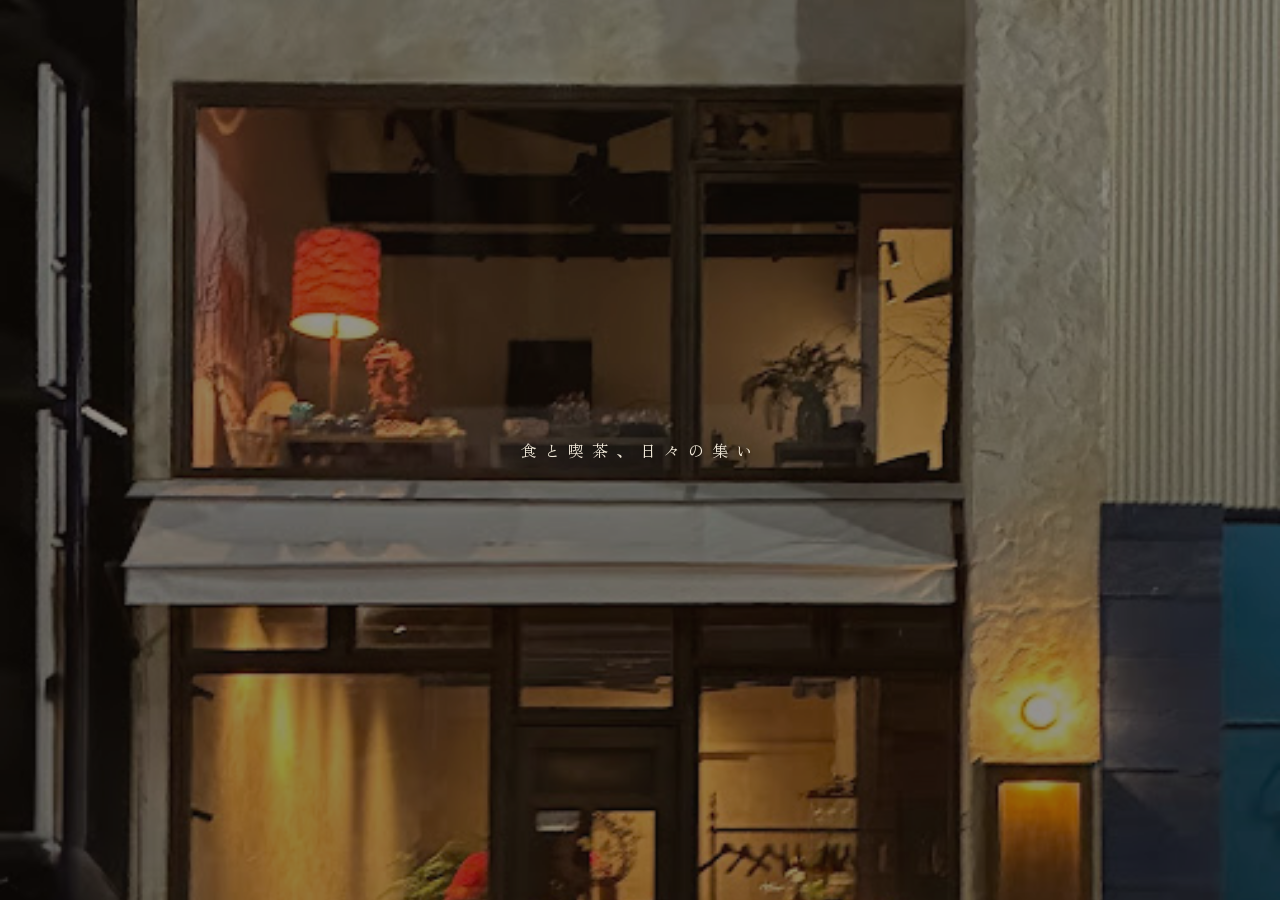
==== index.html @ eb83df3d "Update index.html" ====
<!DOCTYPE html>
<html lang="ja">
<head>
  <meta charset="UTF-8">
  <meta name="viewport" content="width=device-width, initial-scale=1.0">
  <title>若草 / Creer</title>
  <link rel="preconnect" href="https://fonts.googleapis.com">
  <link href="https://fonts.googleapis.com/css2?family=Zen+Old+Mincho:wght@400;900&display=swap" rel="stylesheet">
  <style>
    :root {
      --color-dark:     #1e0a02;
      --color-mid:      #5a3018;
      --color-bg-modal: #faf3e0;
      --bg-texture:     url('./images/back.jpg');
    }

    * { margin: 0; padding: 0; box-sizing: border-box; }

    body {
      background-color: #dcd6c8;
      background-image: var(--bg-texture);
      background-size: cover;
      background-position: center;
      background-attachment: fixed;
      font-family: 'Zen Old Mincho', serif;
      min-height: 100vh;
      display: flex;
      align-items: center;
      justify-content: center;
    }

    /* ── 閉じるボタン（モーダル右上）── */
    .modal-close {
      position: fixed;
      top: 20px;
      right: 20px;
      width: 40px;
      height: 40px;
      background: rgba(20, 12, 8, 0.7);
      border: 1px solid rgba(240, 220, 180, 0.5);
      border-radius: 50%;
      cursor: pointer;
      display: none;
      align-items: center;
      justify-content: center;
      font-family: 'Zen Old Mincho', serif;
      font-size: 0.8rem;
      color: rgba(240, 220, 180, 0.85);
      transition: opacity 0.3s ease;
      z-index: 150;
    }

    .modal-close:hover { opacity: 0.6; }

    /* ── 短冊エリア ── */
    .stage {
      padding: 40px 20px;
      display: flex;
      flex-direction: row;
      gap: 40px;
    }

    .tanzaku {
      width: 120px;
      height: 360px;
      display: flex;
      align-items: center;
      justify-content: center;
      cursor: pointer;
      position: relative;
      background: transparent;
      transition: opacity 0.8s ease;
    }

    .tanzaku:hover { opacity: 0.82; }

    /* 短冊画像（透過PNG）*/
    .tanzaku::before {
      content: '';
      position: absolute;
      top: 0; left: 0;
      width: 120px;
      height: 360px;
      background-size: 120px 360px;
      background-repeat: no-repeat;
      background-position: center;
      z-index: 0;
      filter: drop-shadow(4px 6px 10px rgba(0,0,0,0.45));
    }

    .wakakusa::before { background-image: url('./images/tanzaku-wakakusa.png'); }
    .cree::before     { background-image: url('./images/tanzaku-cree.png'); }

    /* 短冊内コンテンツ */
    .tanzaku-content {
      position: relative;
      z-index: 1;
      display: flex;
      flex-direction: column;
      align-items: center;
      justify-content: center;
      width: 100%;
      height: 100%;
      gap: 12px;
      padding: 20px 8px;
    }

    /* ── モーダル共通 ── */
    .modal {
      position: fixed;
      top: 0; left: 0;
      width: 100%; height: 100%;
      display: flex;
      align-items: flex-start;
      justify-content: center;
      opacity: 0;
      pointer-events: none;
      transition: opacity 0.8s ease;
      overflow-y: auto;
      padding: 40px 0;
      z-index: 100;
      background-color: rgba(220, 214, 200, 0.3);
      background-image: var(--bg-texture);
      background-size: cover;
      background-position: center;
      background-attachment: fixed;
    }

    .modal.active {
      opacity: 1;
      pointer-events: all;
    }

    .modal-inner {
      width: 90%;
      max-width: 480px;
      display: block;
      background-color: var(--color-bg-modal);
    }

    /* ── メイン画像 ── */
    .modal-image-wrap {
      width: 100%;
      aspect-ratio: 4/3;
      overflow: hidden;
    }

    .modal-image {
      width: 100%;
      height: 100%;
      object-fit: cover;
      object-position: center;
      display: block;
    }

    /* ── 横スクロールギャラリー ── */
    .gallery-scroll {
      width: 100%;
      overflow: hidden;
      background-color: var(--color-bg-modal);
    }

    .gallery-track {
      display: flex;
      animation: gallery-loop 25s linear infinite;
      width: max-content;
    }

    .gallery-track:hover { animation-play-state: paused; }

    @keyframes gallery-loop {
      0%   { transform: translateX(0); }
      100% { transform: translateX(-50%); }
    }

    .gallery-item {
      width: 20vw;
      max-width: 96px;
      flex-shrink: 0;
      cursor: pointer;
      border: 3px solid #faf3e0;
      overflow: hidden;
      aspect-ratio: 1/1;
    }

    .gallery-item img {
      width: 100%;
      height: 100%;
      object-fit: cover;
      display: block;
      transition: opacity 0.3s ease;
    }

    .gallery-item:hover img { opacity: 0.85; }

    /* ── 拡大オーバーレイ ── */
    .gallery-overlay {
      position: fixed;
      top: 0; left: 0;
      width: 100%; height: 100%;
      background-color: rgba(220, 210, 190, 0.92);
      background-image: var(--bg-texture);
      background-size: cover;
      background-position: center;
      display: flex;
      align-items: center;
      justify-content: center;
      z-index: 9000;
      opacity: 0;
      pointer-events: none;
      transition: opacity 0.5s ease;
    }

    .gallery-overlay.active {
      opacity: 1;
      pointer-events: all;
    }

    .gallery-full {
      max-width: 92%;
      max-height: 80vh;
      object-fit: contain;
      border: 2px solid rgba(240, 220, 180, 0.4);
      transform: scale(0.92);
      transition: transform 0.5s ease;
    }

    .gallery-overlay.active .gallery-full { transform: scale(1); }

    .gallery-close {
      position: absolute;
      top: 20px;
      right: 20px;
      width: 40px;
      height: 40px;
      background: rgba(20, 12, 8, 0.7);
      border: 1px solid rgba(240, 220, 180, 0.5);
      border-radius: 50%;
      cursor: pointer;
      display: flex;
      align-items: center;
      justify-content: center;
      font-family: 'Zen Old Mincho', serif;
      font-size: 0.8rem;
      color: rgba(240, 220, 180, 0.85);
      transition: opacity 0.3s ease;
    }

    .gallery-close:hover { opacity: 0.6; }

    /* ── コンテンツ本体 ── */
    .modal-content {
      padding: clamp(24px, 5vw, 48px) clamp(20px, 6vw, 40px);
    }

    .modal-title {
      font-size: clamp(1.3rem, 4vw, 1.6rem);
      font-weight: 400;
      letter-spacing: 0.3em;
      color: var(--color-dark);
      margin-bottom: 8px;
    }

    .modal-caption {
      font-size: clamp(0.65rem, 2vw, 0.75rem);
      letter-spacing: 0.15em;
      color: var(--color-mid);
      margin-bottom: 28px;
    }

    .modal-text {
      font-size: clamp(0.82rem, 2.2vw, 0.92rem);
      font-weight: 400;
      letter-spacing: 0.05em;
      line-height: 2.2;
      color: var(--color-dark);
      margin-bottom: 36px;
      word-break: normal;
      overflow-wrap: break-word;
    }

    /* ── 営業時間 ── */
    .modal-hours {
      margin-bottom: 36px;
      border-top: 1px solid #2c2c2c;
      padding-top: 24px;
    }

    .modal-hours-title {
      font-size: clamp(0.6rem, 1.8vw, 0.7rem);
      letter-spacing: 0.3em;
      color: var(--color-mid);
      margin-bottom: 16px;
    }

    .modal-hours-row {
      display: flex;
      justify-content: space-between;
      align-items: baseline;
      font-size: clamp(0.75rem, 2.2vw, 0.85rem);
      letter-spacing: 0.03em;
      line-height: 2;
      color: var(--color-dark);
      gap: 8px;
    }

    .modal-hours-row span:first-child { white-space: nowrap; flex-shrink: 0; }
    .modal-hours-row span:last-child  { white-space: nowrap; text-align: right; }

    /* ── 予約・コンタクトボタン ── */
    .modal-reserve {
      display: flex;
      flex-direction: column;
      gap: 12px;
      margin-bottom: 36px;
    }

    .btn-reserve {
      display: block;
      text-align: center;
      border: 1px solid #2c2c2c;
      padding: 14px 16px;
      font-family: 'Zen Old Mincho', serif;
      font-size: clamp(0.72rem, 2vw, 0.82rem);
      letter-spacing: 0.15em;
      color: var(--color-dark);
      text-decoration: none;
      transition: background-color 0.3s ease, color 0.3s ease;
      word-break: keep-all;
    }

    .btn-reserve:hover {
      background-color: #2c2c2c;
      color: #faf3e0;
    }

    /* ── 通販エリア ── */
    .modal-shop {
      border: 1px dashed #b5aa98;
      padding: 24px;
      text-align: center;
      margin-bottom: 40px;
      color: var(--color-mid);
      font-size: 0.7rem;
      letter-spacing: 0.3em;
    }

    /* ── フッターリンク ── */
    .modal-footer {
      border-top: 1px solid #2c2c2c;
      padding-top: 24px;
      display: flex;
      flex-direction: column;
      gap: 12px;
      padding-bottom: 16px;
    }

    .footer-btn {
      display: flex;
      align-items: center;
      gap: 12px;
      padding: 14px 16px;
      border: 1px solid #2c2c2c;
      text-decoration: none;
      transition: background-color 0.3s ease;
      cursor: pointer;
      background: none;
      width: 100%;
      font-family: 'Zen Old Mincho', serif;
      color: var(--color-dark);
    }

    .footer-btn:hover { background-color: rgba(44, 44, 44, 0.08); }

    .footer-btn-icon { font-size: 1.1rem; flex-shrink: 0; }

    .footer-btn-body { display: flex; flex-direction: column; gap: 3px; }

    .footer-btn-label {
      font-size: clamp(0.58rem, 1.6vw, 0.65rem);
      letter-spacing: 0.25em;
      color: var(--color-mid);
    }

    .footer-btn-text {
      font-size: clamp(0.72rem, 2vw, 0.8rem);
      letter-spacing: 0.05em;
      line-height: 1.5;
      color: var(--color-dark);
    }

    .footer-btn-hint {
      font-size: 0.58rem;
      letter-spacing: 0.1em;
      color: var(--color-mid);
      margin-top: 2px;
    }

    /* ── 閉じるボタン（下部）── */
    .modal-back {
      display: block;
      text-align: center;
      font-family: 'Zen Old Mincho', serif;
      font-size: 0.65rem;
      letter-spacing: 0.4em;
      color: var(--color-mid);
      padding: 20px 0 32px;
      cursor: pointer;
      background: none;
      border: none;
      width: 100%;
      transition: opacity 0.3s ease;
    }

    .modal-back:hover { opacity: 0.6; }

    /* ── イントロ ── */
    .intro {
      position: fixed;
      top: 0; left: 0;
      width: 100%; height: 100%;
      display: flex;
      align-items: center;
      justify-content: center;
      z-index: 9999;
      cursor: pointer;
      transition: opacity 2.5s ease;
      overflow: hidden;
    }

    .intro.hide {
      opacity: 0;
      pointer-events: none;
    }

    .intro-bg {
      position: absolute;
      top: 0; left: 0;
      width: 100%; height: 100%;
      /* 季節ごとに差し替えてください */
      background-image: url('./images/unnamed%20(1).jpg');
      background-size: cover;
      background-position: center;
    }

    .intro-overlay {
      position: absolute;
      top: 0; left: 0;
      width: 100%; height: 100%;
      background-color: rgba(20, 15, 10, 0.45);
    }

    .intro-copy {
      position: relative;
      z-index: 1;
      font-family: 'Zen Old Mincho', serif;
      font-size: 1rem;
      font-weight: 400;
      letter-spacing: 0.5em;
      color: #f0e8d8;
      opacity: 0;
      transition: opacity 1.5s ease;
      text-shadow: 0 1px 8px rgba(0,0,0,0.6);
    }

    .intro-copy.show { opacity: 1; }
  </style>
</head>
<body>

  <!-- イントロ：季節ごとに画像・テキストを書き換えてください -->
  <div class="intro" id="intro">
    <div class="intro-bg"></div>
    <div class="intro-overlay"></div>
    <p class="intro-copy">食と喫茶、日々の集い</p>
  </div>

  <!-- 共通閉じるボタン -->
  <button class="modal-close" id="modal-close-btn" onclick="closeModal(this.getAttribute('data-modal'))">✕</button>

  <!-- 短冊エリア -->
  <div class="stage">

    <!-- 若草：tanzaku-wakakusa.png を背景に使用 -->
    <div class="tanzaku wakakusa" onclick="openModal('wakakusa')">
      <div class="tanzaku-content"></div>
    </div>

    <!-- Creer：tanzaku-cree.png を背景に使用 -->
    <div class="tanzaku cree" onclick="openModal('cree')">
      <div class="tanzaku-content"></div>
    </div>

  </div>

  <!-- 若草モーダル -->
  <div class="modal" id="modal-wakakusa" onclick="closeModal('wakakusa')">
    <div class="modal-inner" onclick="event.stopPropagation()">

      <div class="modal-image-wrap">
        <img class="modal-image" src="./images/unnamed.webp" alt="若草">
      </div>

      <!-- ギャラリー：menu-01〜05.jpg を差し替えてください -->
      <div class="gallery-scroll">
        <div class="gallery-track">
          <div class="gallery-item" onclick="openGallery('./images/menu-01.jpg', event)"><img src="./images/menu-01.jpg" alt=""></div>
          <div class="gallery-item" onclick="openGallery('./images/menu-02.jpg', event)"><img src="./images/menu-02.jpg" alt=""></div>
          <div class="gallery-item" onclick="openGallery('./images/menu-03.jpg', event)"><img src="./images/menu-03.jpg" alt=""></div>
          <div class="gallery-item" onclick="openGallery('./images/menu-04.jpg', event)"><img src="./images/menu-04.jpg" alt=""></div>
          <div class="gallery-item" onclick="openGallery('./images/menu-05.jpg', event)"><img src="./images/menu-05.jpg" alt=""></div>
          <div class="gallery-item" onclick="openGallery('./images/menu-01.jpg', event)"><img src="./images/menu-01.jpg" alt=""></div>
          <div class="gallery-item" onclick="openGallery('./images/menu-02.jpg', event)"><img src="./images/menu-02.jpg" alt=""></div>
          <div class="gallery-item" onclick="openGallery('./images/menu-03.jpg', event)"><img src="./images/menu-03.jpg" alt=""></div>
          <div class="gallery-item" onclick="openGallery('./images/menu-04.jpg', event)"><img src="./images/menu-04.jpg" alt=""></div>
          <div class="gallery-item" onclick="openGallery('./images/menu-05.jpg', event)"><img src="./images/menu-05.jpg" alt=""></div>
        </div>
      </div>

      <div class="modal-content">
        <h2 class="modal-title">若草</h2>
        <p class="modal-caption">食と喫茶　静岡市葵区伝馬町</p>
        <p class="modal-text">灯りと器に囲まれた空間で、家庭料理と喫茶をお楽しみください。骨董品に囲まれたカウンターで、ゆったりと流れる時間をどうぞ。</p>

        <div class="modal-hours">
          <p class="modal-hours-title">営　業　時　間</p>
          <div class="modal-hours-row"><span>火・水・木・日</span><span>12:00 — 21:00</span></div>
          <div class="modal-hours-row"><span>金・土</span><span>12:00 — 23:00</span></div>
          <div class="modal-hours-row"><span>月曜日</span><span>定休日</span></div>
        </div>

        <!-- 予約導線：hrefを変更してください -->
        <div class="modal-reserve">
          <a class="btn-reserve" href="https://ig.me/m/creer_shizuoka" target="_blank">お席のご案内<br>DMにて承ります</a>
          <a class="btn-reserve" href="tel:054-397-4993">お電話でのご予約<br>054-397-4993</a>
        </div>

        <div class="modal-footer">
          <a class="footer-btn" href="https://maps.google.com/?q=X9GQ%2B3R+静岡市葵区" target="_blank">
            <span class="footer-btn-icon">📍</span>
            <span class="footer-btn-body">
              <span class="footer-btn-label">MAP</span>
              <span class="footer-btn-text">静岡県静岡市葵区伝馬町10-35</span>
              <span class="footer-btn-hint">タップしてGoogleマップで開く</span>
            </span>
          </a>
          <a class="footer-btn" href="tel:054-397-4993">
            <span class="footer-btn-icon">📞</span>
            <span class="footer-btn-body">
              <span class="footer-btn-label">TEL</span>
              <span class="footer-btn-text">054-397-4993</span>
              <span class="footer-btn-hint">タップして電話する</span>
            </span>
          </a>
          <a class="footer-btn" href="https://www.instagram.com/creer_shizuoka" target="_blank">
            <span class="footer-btn-icon">
              <svg width="20" height="20" viewBox="0 0 24 24" fill="none" stroke="currentColor" stroke-width="1.5" stroke-linecap="round" stroke-linejoin="round">
                <rect x="2" y="2" width="20" height="20" rx="5" ry="5"/>
                <circle cx="12" cy="12" r="4"/>
                <circle cx="17.5" cy="6.5" r="1" fill="currentColor" stroke="none"/>
              </svg>
            </span>
            <span class="footer-btn-body">
              <span class="footer-btn-label">Instagram</span>
              <span class="footer-btn-text">@creer_shizuoka</span>
              <span class="footer-btn-hint">タップしてInstagramを開く</span>
            </span>
          </a>
        </div>

        <button class="modal-back" onclick="closeModal('wakakusa')">— 閉じる —</button>
      </div>
    </div>
  </div>

  <!-- Creerモーダル -->
  <div class="modal" id="modal-cree" onclick="closeModal('cree')">
    <div class="modal-inner" onclick="event.stopPropagation()">

      <div class="modal-image-wrap">
        <img class="modal-image" src="./images/unnamed%20(2).jpg" alt="Creer">
      </div>

      <!-- ギャラリー：creer-01〜05.jpg を差し替えてください -->
      <div class="gallery-scroll">
        <div class="gallery-track">
          <div class="gallery-item" onclick="openGallery('./images/creer-01.jpg', event)"><img src="./images/creer-01.jpg" alt=""></div>
          <div class="gallery-item" onclick="openGallery('./images/creer-02.jpg', event)"><img src="./images/creer-02.jpg" alt=""></div>
          <div class="gallery-item" onclick="openGallery('./images/creer-03.jpg', event)"><img src="./images/creer-03.jpg" alt=""></div>
          <div class="gallery-item" onclick="openGallery('./images/creer-04.jpg', event)"><img src="./images/creer-04.jpg" alt=""></div>
          <div class="gallery-item" onclick="openGallery('./images/creer-05.jpg', event)"><img src="./images/creer-05.jpg" alt=""></div>
          <div class="gallery-item" onclick="openGallery('./images/creer-01.jpg', event)"><img src="./images/creer-01.jpg" alt=""></div>
          <div class="gallery-item" onclick="openGallery('./images/creer-02.jpg', event)"><img src="./images/creer-02.jpg" alt=""></div>
          <div class="gallery-item" onclick="openGallery('./images/creer-03.jpg', event)"><img src="./images/creer-03.jpg" alt=""></div>
          <div class="gallery-item" onclick="openGallery('./images/creer-04.jpg', event)"><img src="./images/creer-04.jpg" alt=""></div>
          <div class="gallery-item" onclick="openGallery('./images/creer-05.jpg', event)"><img src="./images/creer-05.jpg" alt=""></div>
        </div>
      </div>

      <div class="modal-content">
        <h2 class="modal-title">Creer</h2>
        <p class="modal-caption">gallery &amp; space　静岡市葵区伝馬町</p>
        <p class="modal-text">器と、光と、静けさと。骨董品と工芸品が静かに並ぶ空間で、あなただけの一点をお探しください。</p>

        <div class="modal-hours">
          <p class="modal-hours-title">営　業　時　間</p>
          <div class="modal-hours-row"><span>火・水・木・日</span><span>12:00 — 21:00</span></div>
          <div class="modal-hours-row"><span>金・土</span><span>12:00 — 23:00</span></div>
          <div class="modal-hours-row"><span>月曜日</span><span>定休日</span></div>
        </div>

        <!-- コンタクト：hrefを変更してください -->
        <div class="modal-reserve">
          <a class="btn-reserve" href="https://ig.me/m/creer_shizuoka" target="_blank">Contact / DM</a>
          <a class="btn-reserve" href="tel:054-397-4993">Contact / TEL<br>054-397-4993</a>
        </div>

        <!-- 通販エリア（準備中）-->
        <div class="modal-shop">online shop — 準備中</div>

        <div class="modal-footer">
          <a class="footer-btn" href="https://maps.google.com/?q=X9GQ%2B3R+静岡市葵区" target="_blank">
            <span class="footer-btn-icon">📍</span>
            <span class="footer-btn-body">
              <span class="footer-btn-label">MAP</span>
              <span class="footer-btn-text">静岡県静岡市葵区伝馬町10-13</span>
              <span class="footer-btn-hint">タップしてGoogleマップで開く</span>
            </span>
          </a>
          <a class="footer-btn" href="tel:054-397-4993">
            <span class="footer-btn-icon">📞</span>
            <span class="footer-btn-body">
              <span class="footer-btn-label">TEL</span>
              <span class="footer-btn-text">054-397-4993</span>
              <span class="footer-btn-hint">タップして電話する</span>
            </span>
          </a>
          <a class="footer-btn" href="https://www.instagram.com/creer_shizuoka" target="_blank">
            <span class="footer-btn-icon">
              <svg width="20" height="20" viewBox="0 0 24 24" fill="none" stroke="currentColor" stroke-width="1.5" stroke-linecap="round" stroke-linejoin="round">
                <rect x="2" y="2" width="20" height="20" rx="5" ry="5"/>
                <circle cx="12" cy="12" r="4"/>
                <circle cx="17.5" cy="6.5" r="1" fill="currentColor" stroke="none"/>
              </svg>
            </span>
            <span class="footer-btn-body">
              <span class="footer-btn-label">Instagram</span>
              <span class="footer-btn-text">@creer_shizuoka</span>
              <span class="footer-btn-hint">タップしてInstagramを開く</span>
            </span>
          </a>
        </div>

        <button class="modal-back" onclick="closeModal('cree')">— 閉じる —</button>
      </div>
    </div>
  </div>

  <!-- 拡大表示オーバーレイ -->
  <div class="gallery-overlay" id="gallery-overlay" onclick="closeGallery()">
    <button class="gallery-close" onclick="closeGallery()">✕</button>
    <img class="gallery-full" id="gallery-full-img" src="" alt="" onclick="event.stopPropagation()">
  </div>

  <script>
    const isLineBrowser = navigator.userAgent.indexOf('Line') !== -1 ||
                          navigator.userAgent.indexOf('FBAN') !== -1;
    const closeBtn = document.getElementById('modal-close-btn');

    function openModal(name) {
      document.getElementById('modal-' + name).classList.add('active');
      document.body.style.overflow = 'hidden';
      closeBtn.setAttribute('data-modal', name);
      closeBtn.style.display = 'flex';
      if (!isLineBrowser) { history.pushState({ modal: name }, '', ''); }
    }

    function closeModal(name) {
      document.getElementById('modal-' + name).classList.remove('active');
      document.body.style.overflow = '';
      closeBtn.style.display = 'none';
    }

    function openGallery(src, e) {
      e.stopPropagation();
      document.getElementById('gallery-full-img').src = src;
      const overlay = document.getElementById('gallery-overlay');
      overlay.classList.add('active');
      if (!isLineBrowser) { history.pushState({ gallery: true }, '', ''); }
    }

    function closeGallery() {
      document.getElementById('gallery-overlay').classList.remove('active');
    }

    if (!isLineBrowser) {
      window.addEventListener('popstate', function() {
        const overlay = document.getElementById('gallery-overlay');
        if (overlay.classList.contains('active')) {
          closeGallery();
        } else {
          document.querySelectorAll('.modal.active').forEach(m => {
            closeModal(m.id.replace('modal-', ''));
          });
        }
      });
    }

    // イントロ演出
    const intro = document.getElementById('intro');
    const introCopy = document.querySelector('.intro-copy');
    let introTimer = setTimeout(hideIntro, 5000);

    function hideIntro() {
      clearTimeout(introTimer);
      intro.classList.add('hide');
      setTimeout(() => { intro.style.display = 'none'; }, 2500);
    }

    introCopy.classList.add('show');
    intro.addEventListener('click', hideIntro);
  </script>

</body>
</html>
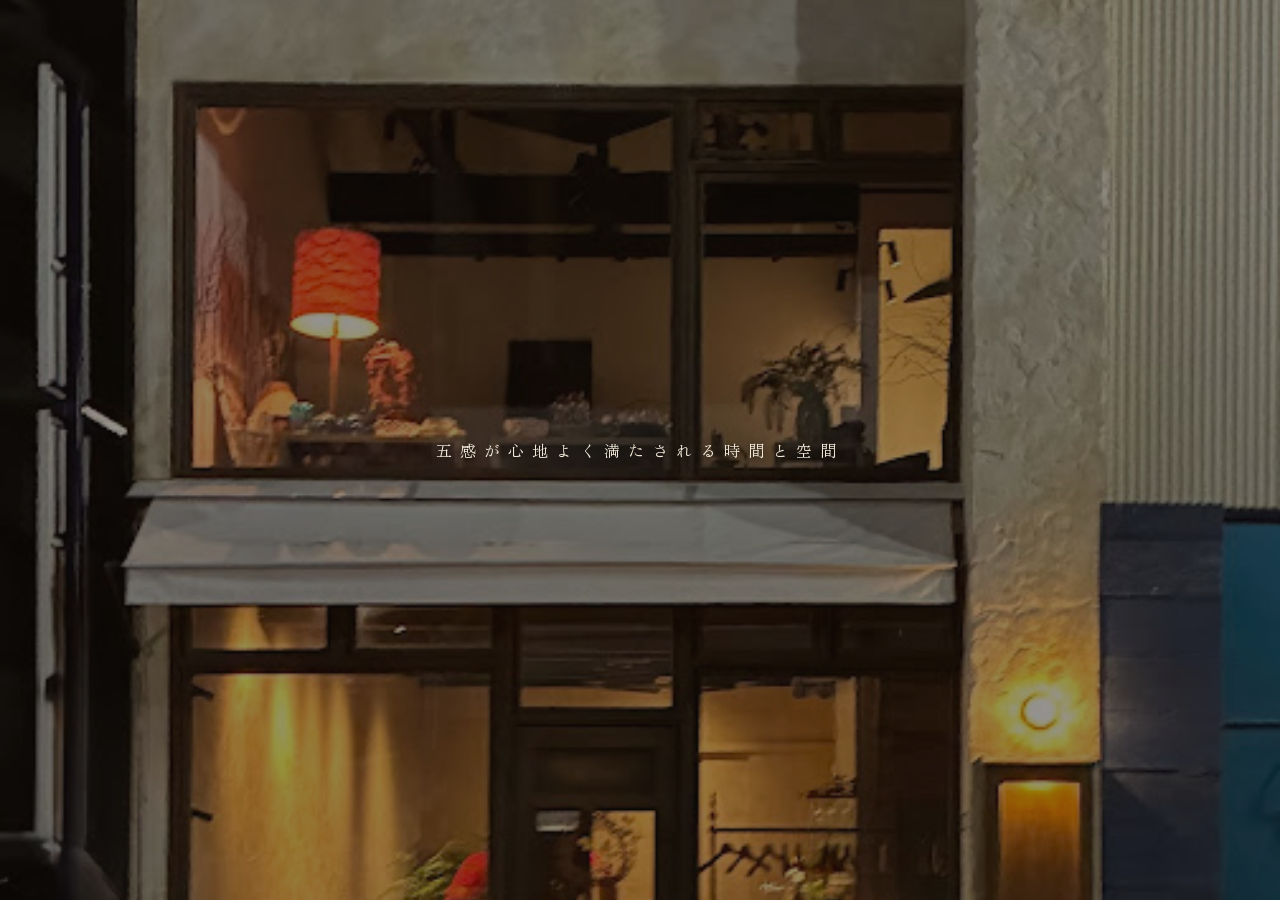
==== commit 1776dcde: "Update index.html" ====
--- a/index.html
+++ b/index.html
@@ -248,6 +248,36 @@
 
     .gallery-close:hover { opacity: 0.6; }
 
+    /* ── テキストリスト ── */
+    .modal-list {
+      margin-bottom: 32px;
+    }
+
+    .modal-list-title {
+      font-size: clamp(0.7rem, 2vw, 0.8rem);
+      letter-spacing: 0.2em;
+      color: var(--color-mid);
+      margin-bottom: 12px;
+      padding-bottom: 6px;
+      border-bottom: 1px solid rgba(44, 44, 44, 0.15);
+    }
+
+    .modal-list-item {
+      font-size: clamp(0.78rem, 2vw, 0.88rem);
+      letter-spacing: 0.05em;
+      line-height: 2;
+      color: var(--color-dark);
+      padding-left: 1em;
+      position: relative;
+    }
+
+    .modal-list-item::before {
+      content: '・';
+      position: absolute;
+      left: 0;
+      color: var(--color-mid);
+    }
+
     /* ── コンテンツ本体 ── */
     .modal-content {
       padding: clamp(24px, 5vw, 48px) clamp(20px, 6vw, 40px);
@@ -472,7 +502,7 @@
   <div class="intro" id="intro">
     <div class="intro-bg"></div>
     <div class="intro-overlay"></div>
-    <p class="intro-copy">食と喫茶、日々の集い</p>
+    <p class="intro-copy">五感が心地よく満たされる時間と空間</p>
   </div>
 
   <!-- 共通閉じるボタン -->
@@ -520,7 +550,24 @@
       <div class="modal-content">
         <h2 class="modal-title">若草</h2>
         <p class="modal-caption">食と喫茶　静岡市葵区伝馬町</p>
-        <p class="modal-text">灯りと器に囲まれた空間で、家庭料理と喫茶をお楽しみください。骨董品に囲まれたカウンターで、ゆったりと流れる時間をどうぞ。</p>
+        <p class="modal-text">1階の小皿豆皿料理『若草』は、お一人様でも気軽に立ち寄れる、我が家のような温かなお店です。旬の食材を使い手間暇かけて作る家庭料理は、昭和のお母さんを思い出させる、どこか昔懐かしい優しい味わい。美しい器と花ともにお愉しみいただけます。</p>
+
+        <p class="modal-text">１０時から２２時まで、朝から夜まで通し営業なので、一日を通して様々なシーンにご利用いただけます。あなたの日常に寄り添う場所として、思い思いの時間をゆっくりとお過ごしください。</p>
+
+        <div class="modal-list">
+          <p class="modal-list-title">たとえばこんな時間</p>
+          <p class="modal-list-item">遅めのモーニングやランチに</p>
+          <p class="modal-list-item">お茶やスイーツを楽しむカフェとして</p>
+          <p class="modal-list-item">明るい時間からの心地よい昼飲みに</p>
+          <p class="modal-list-item">お仕事帰りに軽く一人で一杯</p>
+          <p class="modal-list-item">家族や友人との楽しい夜ごはんに</p>
+          <p class="modal-list-item">食事の前や後のカフェバー利用</p>
+        </div>
+
+        <div class="modal-list">
+          <p class="modal-list-title">家族や友人との大切な時間</p>
+          <p class="modal-text">ご予約にて、お誕生日やアニバーサリー用のデザートプレート、お子様用のランチプレートもご用意できます。どうぞお気軽にご相談ください。</p>
+        </div>
 
         <div class="modal-hours">
           <p class="modal-hours-title">営　業　時　間</p>
@@ -581,7 +628,7 @@
         <img class="modal-image" src="./images/unnamed%20(2).jpg" alt="Creer">
       </div>
 
-      <!-- ギャラリー：creer-01〜05.jpg を差し替えてください -->
+     <!-- ギャラリー：creer-01〜05.jpg を差し替えてください -->
       <div class="gallery-scroll">
         <div class="gallery-track">
           <div class="gallery-item" onclick="openGallery('./images/creer-01.jpg', event)"><img src="./images/creer-01.jpg" alt=""></div>
@@ -600,7 +647,28 @@
       <div class="modal-content">
         <h2 class="modal-title">Creer</h2>
         <p class="modal-caption">gallery &amp; space　静岡市葵区伝馬町</p>
-        <p class="modal-text">器と、光と、静けさと。骨董品と工芸品が静かに並ぶ空間で、あなただけの一点をお探しください。</p>
+        <p class="modal-text">『Creer（クレエ）』とは、フランス語で「創造する」という意味をもつ言葉です。一人ひとりの自由な発想や人の心を動かす表現、そして物作りへの想いが、きっと温かい素敵な未来へと繋がると信じています。</p>
+
+        <p class="modal-text">使い方は自由自在。あなたの夢や想いをカタチにするお手伝いができるよう、クレエが一緒に寄り添い、未来を叶えていく存在でありたい。発想や表現が、あなたの日常に彩りを与え、そこには、人との繋がりや温かい出会いがきっと待っています。</p>
+
+        <div class="modal-list">
+          <p class="modal-list-title">例えば、こんな使い方に</p>
+          <p class="modal-list-item">ギャラリー ／ 個展、グループ展</p>
+          <p class="modal-list-item">ポップアップ ／ 期間限定ショップ</p>
+          <p class="modal-list-item">ワークショップ ／ 各種教室、スクール</p>
+          <p class="modal-list-item">スタジオ ／ 写真や動画の撮影、配信</p>
+          <p class="modal-list-item">パーティー ／ お食事会、アコースティックライブ　etc</p>
+        </div>
+
+        <div class="modal-list">
+          <p class="modal-list-title">お手伝い出来ること</p>
+          <p class="modal-text">あなたの"やってみたい"をトータルでサポートします。</p>
+          <p class="modal-list-item">若草のお弁当やパーティー料理の提案</p>
+          <p class="modal-list-item">店内装飾・ディスプレイのサポート</p>
+          <p class="modal-list-item">DM制作、SNSなどでの告知・広報</p>
+          <p class="modal-list-item">食器やカトラリーの貸出し</p>
+          <p class="modal-list-item">その他、何でもお気軽にご相談ください。</p>
+        </div>
 
         <div class="modal-hours">
           <p class="modal-hours-title">営　業　時　間</p>
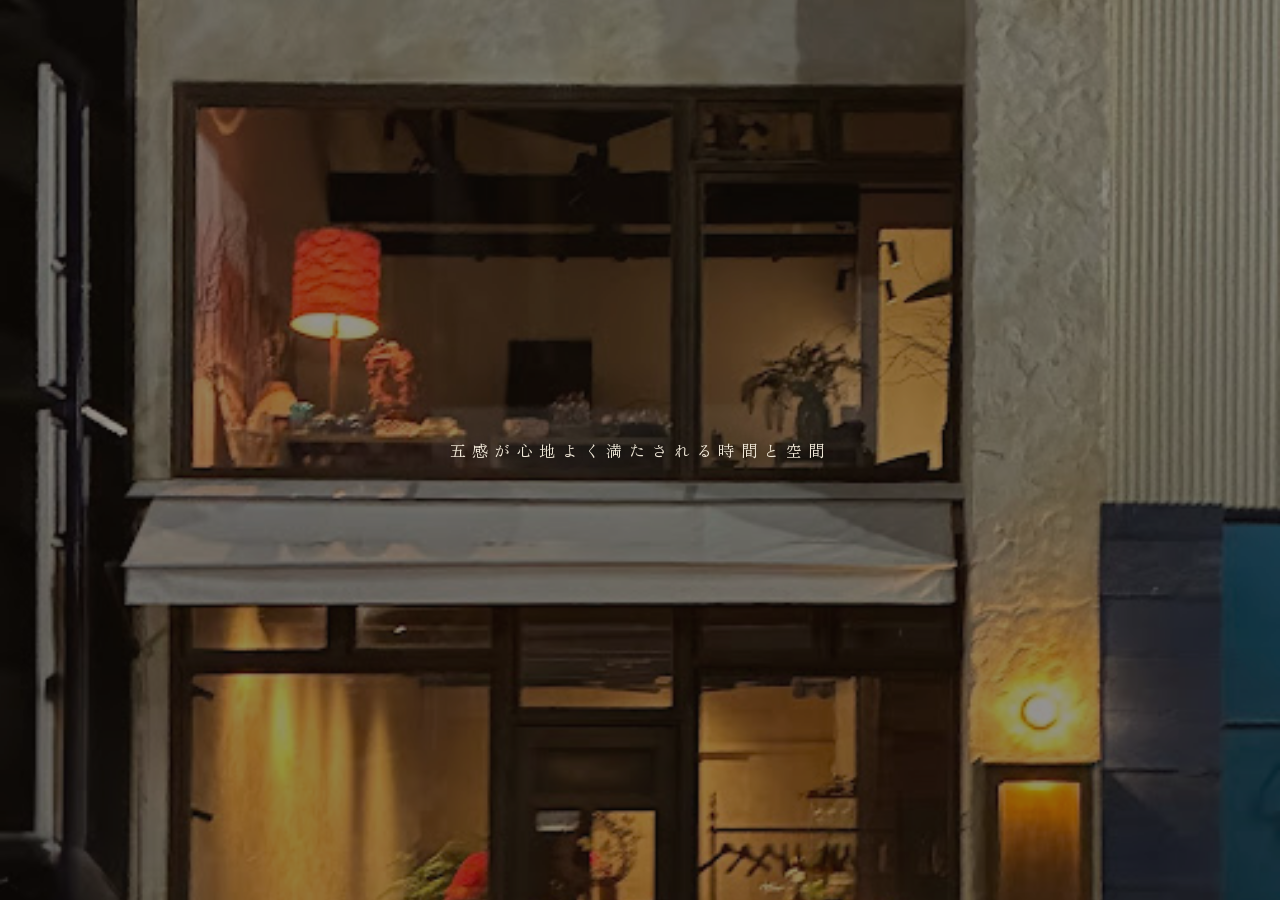
==== commit 53164b04: "Update index.html" ====
--- a/index.html
+++ b/index.html
@@ -29,7 +29,7 @@
       justify-content: center;
     }
 
-    /* ── 閉じるボタン（モーダル右上）── */
+    /* ── 閉じるボタン ── */
     .modal-close {
       position: fixed;
       top: 20px;
@@ -74,7 +74,6 @@
 
     .tanzaku:hover { opacity: 0.82; }
 
-    /* 短冊画像（透過PNG）*/
     .tanzaku::before {
       content: '';
       position: absolute;
@@ -91,18 +90,11 @@
     .wakakusa::before { background-image: url('./images/tanzaku-wakakusa.png'); }
     .cree::before     { background-image: url('./images/tanzaku-cree.png'); }
 
-    /* 短冊内コンテンツ */
     .tanzaku-content {
       position: relative;
       z-index: 1;
-      display: flex;
-      flex-direction: column;
-      align-items: center;
-      justify-content: center;
       width: 100%;
       height: 100%;
-      gap: 12px;
-      padding: 20px 8px;
     }
 
     /* ── モーダル共通 ── */
@@ -138,11 +130,12 @@
       background-color: var(--color-bg-modal);
     }
 
-    /* ── メイン画像 ── */
+    /* ── メイン画像（7:5横長）── */
     .modal-image-wrap {
       width: 100%;
-      aspect-ratio: 4/3;
+      aspect-ratio: 7/5;
       overflow: hidden;
+      position: relative;
     }
 
     .modal-image {
@@ -151,47 +144,39 @@
       object-fit: cover;
       object-position: center;
       display: block;
-    }
-
-    /* ── 横スクロールギャラリー ── */
-    .gallery-scroll {
+      transition: opacity 0.4s ease;
+    }
+
+    /* ── サムネイルギャラリー（固定横並び）── */
+    .gallery-thumbs {
       width: 100%;
+      display: flex;
+      gap: 3px;
+      background-color: var(--color-bg-modal);
+      padding: 3px 0;
+    }
+
+    .gallery-thumb {
+      flex: 1;
+      aspect-ratio: 7/5;
       overflow: hidden;
-      background-color: var(--color-bg-modal);
-    }
-
-    .gallery-track {
-      display: flex;
-      animation: gallery-loop 25s linear infinite;
-      width: max-content;
-    }
-
-    .gallery-track:hover { animation-play-state: paused; }
-
-    @keyframes gallery-loop {
-      0%   { transform: translateX(0); }
-      100% { transform: translateX(-50%); }
-    }
-
-    .gallery-item {
-      width: 20vw;
-      max-width: 96px;
-      flex-shrink: 0;
       cursor: pointer;
-      border: 3px solid #faf3e0;
-      overflow: hidden;
-      aspect-ratio: 1/1;
-    }
-
-    .gallery-item img {
+      border: 2px solid transparent;
+      transition: border-color 0.3s ease, opacity 0.3s ease;
+    }
+
+    .gallery-thumb.active {
+      border-color: var(--color-dark);
+    }
+
+    .gallery-thumb:hover { opacity: 0.8; }
+
+    .gallery-thumb img {
       width: 100%;
       height: 100%;
       object-fit: cover;
       display: block;
-      transition: opacity 0.3s ease;
-    }
-
-    .gallery-item:hover img { opacity: 0.85; }
+    }
 
     /* ── 拡大オーバーレイ ── */
     .gallery-overlay {
@@ -248,36 +233,6 @@
 
     .gallery-close:hover { opacity: 0.6; }
 
-    /* ── テキストリスト ── */
-    .modal-list {
-      margin-bottom: 32px;
-    }
-
-    .modal-list-title {
-      font-size: clamp(0.7rem, 2vw, 0.8rem);
-      letter-spacing: 0.2em;
-      color: var(--color-mid);
-      margin-bottom: 12px;
-      padding-bottom: 6px;
-      border-bottom: 1px solid rgba(44, 44, 44, 0.15);
-    }
-
-    .modal-list-item {
-      font-size: clamp(0.78rem, 2vw, 0.88rem);
-      letter-spacing: 0.05em;
-      line-height: 2;
-      color: var(--color-dark);
-      padding-left: 1em;
-      position: relative;
-    }
-
-    .modal-list-item::before {
-      content: '・';
-      position: absolute;
-      left: 0;
-      color: var(--color-mid);
-    }
-
     /* ── コンテンツ本体 ── */
     .modal-content {
       padding: clamp(24px, 5vw, 48px) clamp(20px, 6vw, 40px);
@@ -292,21 +247,71 @@
     }
 
     .modal-caption {
-      font-size: clamp(0.65rem, 2vw, 0.75rem);
+      font-size: clamp(0.72rem, 2.2vw, 0.82rem);
       letter-spacing: 0.15em;
       color: var(--color-mid);
       margin-bottom: 28px;
     }
 
     .modal-text {
-      font-size: clamp(0.82rem, 2.2vw, 0.92rem);
+      font-size: clamp(0.9rem, 2.5vw, 1rem);
       font-weight: 400;
       letter-spacing: 0.05em;
       line-height: 2.2;
       color: var(--color-dark);
-      margin-bottom: 36px;
+      margin-bottom: 28px;
       word-break: normal;
       overflow-wrap: break-word;
+    }
+
+    /* ── テキストリスト ── */
+    .modal-list {
+      margin-bottom: 32px;
+    }
+
+    .modal-list-title {
+      font-size: clamp(0.78rem, 2.2vw, 0.88rem);
+      letter-spacing: 0.2em;
+      color: var(--color-mid);
+      margin-bottom: 12px;
+      padding-bottom: 6px;
+      border-bottom: 1px solid rgba(44, 44, 44, 0.15);
+    }
+
+    .modal-list-item {
+      font-size: clamp(0.85rem, 2.4vw, 0.95rem);
+      letter-spacing: 0.05em;
+      line-height: 2.2;
+      color: var(--color-dark);
+      padding-left: 1em;
+      position: relative;
+    }
+
+    .modal-list-item::before {
+      content: '・';
+      position: absolute;
+      left: 0;
+      color: var(--color-mid);
+    }
+
+    /* ── メニューボタン ── */
+    .modal-menu-btn {
+      display: block;
+      text-align: center;
+      border: 1px solid var(--color-dark);
+      padding: 16px;
+      font-family: 'Zen Old Mincho', serif;
+      font-size: clamp(0.78rem, 2.2vw, 0.88rem);
+      letter-spacing: 0.3em;
+      color: var(--color-dark);
+      text-decoration: none;
+      margin-bottom: 36px;
+      transition: background-color 0.3s ease, color 0.3s ease;
+    }
+
+    .modal-menu-btn:hover {
+      background-color: var(--color-dark);
+      color: var(--color-bg-modal);
     }
 
     /* ── 営業時間 ── */
@@ -317,7 +322,7 @@
     }
 
     .modal-hours-title {
-      font-size: clamp(0.6rem, 1.8vw, 0.7rem);
+      font-size: clamp(0.68rem, 2vw, 0.78rem);
       letter-spacing: 0.3em;
       color: var(--color-mid);
       margin-bottom: 16px;
@@ -327,9 +332,9 @@
       display: flex;
       justify-content: space-between;
       align-items: baseline;
-      font-size: clamp(0.75rem, 2.2vw, 0.85rem);
+      font-size: clamp(0.85rem, 2.4vw, 0.95rem);
       letter-spacing: 0.03em;
-      line-height: 2;
+      line-height: 2.2;
       color: var(--color-dark);
       gap: 8px;
     }
@@ -351,7 +356,7 @@
       border: 1px solid #2c2c2c;
       padding: 14px 16px;
       font-family: 'Zen Old Mincho', serif;
-      font-size: clamp(0.72rem, 2vw, 0.82rem);
+      font-size: clamp(0.78rem, 2.2vw, 0.88rem);
       letter-spacing: 0.15em;
       color: var(--color-dark);
       text-decoration: none;
@@ -371,7 +376,7 @@
       text-align: center;
       margin-bottom: 40px;
       color: var(--color-mid);
-      font-size: 0.7rem;
+      font-size: 0.78rem;
       letter-spacing: 0.3em;
     }
 
@@ -403,24 +408,23 @@
     .footer-btn:hover { background-color: rgba(44, 44, 44, 0.08); }
 
     .footer-btn-icon { font-size: 1.1rem; flex-shrink: 0; }
-
     .footer-btn-body { display: flex; flex-direction: column; gap: 3px; }
 
     .footer-btn-label {
-      font-size: clamp(0.58rem, 1.6vw, 0.65rem);
+      font-size: clamp(0.62rem, 1.8vw, 0.72rem);
       letter-spacing: 0.25em;
       color: var(--color-mid);
     }
 
     .footer-btn-text {
-      font-size: clamp(0.72rem, 2vw, 0.8rem);
+      font-size: clamp(0.78rem, 2.2vw, 0.88rem);
       letter-spacing: 0.05em;
       line-height: 1.5;
       color: var(--color-dark);
     }
 
     .footer-btn-hint {
-      font-size: 0.58rem;
+      font-size: 0.65rem;
       letter-spacing: 0.1em;
       color: var(--color-mid);
       margin-top: 2px;
@@ -431,7 +435,7 @@
       display: block;
       text-align: center;
       font-family: 'Zen Old Mincho', serif;
-      font-size: 0.65rem;
+      font-size: 0.72rem;
       letter-spacing: 0.4em;
       color: var(--color-mid);
       padding: 20px 0 32px;
@@ -467,7 +471,6 @@
       position: absolute;
       top: 0; left: 0;
       width: 100%; height: 100%;
-      /* 季節ごとに差し替えてください */
       background-image: url('./images/unnamed%20(1).jpg');
       background-size: cover;
       background-position: center;
@@ -484,13 +487,15 @@
       position: relative;
       z-index: 1;
       font-family: 'Zen Old Mincho', serif;
-      font-size: 1rem;
+      font-size: clamp(0.75rem, 3vw, 1rem);
       font-weight: 400;
-      letter-spacing: 0.5em;
+      letter-spacing: 0.4em;
       color: #f0e8d8;
       opacity: 0;
-      transition: opacity 1.5s ease;
+      transition: opacity 1.8s ease;
       text-shadow: 0 1px 8px rgba(0,0,0,0.6);
+      white-space: nowrap;
+      text-align: center;
     }
 
     .intro-copy.show { opacity: 1; }
@@ -502,7 +507,7 @@
   <div class="intro" id="intro">
     <div class="intro-bg"></div>
     <div class="intro-overlay"></div>
-    <p class="intro-copy">五感が心地よく満たされる時間と空間</p>
+    <p class="intro-copy" id="intro-copy">五感が心地よく満たされる時間と空間</p>
   </div>
 
   <!-- 共通閉じるボタン -->
@@ -511,12 +516,10 @@
   <!-- 短冊エリア -->
   <div class="stage">
 
-    <!-- 若草：tanzaku-wakakusa.png を背景に使用 -->
     <div class="tanzaku wakakusa" onclick="openModal('wakakusa')">
       <div class="tanzaku-content"></div>
     </div>
 
-    <!-- Creer：tanzaku-cree.png を背景に使用 -->
     <div class="tanzaku cree" onclick="openModal('cree')">
       <div class="tanzaku-content"></div>
     </div>
@@ -527,29 +530,35 @@
   <div class="modal" id="modal-wakakusa" onclick="closeModal('wakakusa')">
     <div class="modal-inner" onclick="event.stopPropagation()">
 
+      <!-- メイン画像（サムネイルタップで切り替わる）-->
       <div class="modal-image-wrap">
-        <img class="modal-image" src="./images/unnamed.webp" alt="若草">
+        <img class="modal-image" id="main-img-wakakusa" src="./images/unnamed.webp" alt="若草">
       </div>
 
-      <!-- ギャラリー：menu-01〜05.jpg を差し替えてください -->
-      <div class="gallery-scroll">
-        <div class="gallery-track">
-          <div class="gallery-item" onclick="openGallery('./images/menu-01.jpg', event)"><img src="./images/menu-01.jpg" alt=""></div>
-          <div class="gallery-item" onclick="openGallery('./images/menu-02.jpg', event)"><img src="./images/menu-02.jpg" alt=""></div>
-          <div class="gallery-item" onclick="openGallery('./images/menu-03.jpg', event)"><img src="./images/menu-03.jpg" alt=""></div>
-          <div class="gallery-item" onclick="openGallery('./images/menu-04.jpg', event)"><img src="./images/menu-04.jpg" alt=""></div>
-          <div class="gallery-item" onclick="openGallery('./images/menu-05.jpg', event)"><img src="./images/menu-05.jpg" alt=""></div>
-          <div class="gallery-item" onclick="openGallery('./images/menu-01.jpg', event)"><img src="./images/menu-01.jpg" alt=""></div>
-          <div class="gallery-item" onclick="openGallery('./images/menu-02.jpg', event)"><img src="./images/menu-02.jpg" alt=""></div>
-          <div class="gallery-item" onclick="openGallery('./images/menu-03.jpg', event)"><img src="./images/menu-03.jpg" alt=""></div>
-          <div class="gallery-item" onclick="openGallery('./images/menu-04.jpg', event)"><img src="./images/menu-04.jpg" alt=""></div>
-          <div class="gallery-item" onclick="openGallery('./images/menu-05.jpg', event)"><img src="./images/menu-05.jpg" alt=""></div>
+      <!-- サムネイル横並び（固定・タップでメイン切り替え）-->
+      <!-- 画像を差し替える場合は各srcを変更してください -->
+      <div class="gallery-thumbs" id="thumbs-wakakusa">
+        <div class="gallery-thumb active" onclick="switchImage('wakakusa', './images/unnamed.webp', this)">
+          <img src="./images/unnamed.webp" alt="">
+        </div>
+        <div class="gallery-thumb" onclick="switchImage('wakakusa', './images/menu-01.jpg', this)">
+          <img src="./images/menu-01.jpg" alt="">
+        </div>
+        <div class="gallery-thumb" onclick="switchImage('wakakusa', './images/menu-02.jpg', this)">
+          <img src="./images/menu-02.jpg" alt="">
+        </div>
+        <div class="gallery-thumb" onclick="switchImage('wakakusa', './images/menu-03.jpg', this)">
+          <img src="./images/menu-03.jpg" alt="">
+        </div>
+        <div class="gallery-thumb" onclick="switchImage('wakakusa', './images/menu-04.jpg', this)">
+          <img src="./images/menu-04.jpg" alt="">
         </div>
       </div>
 
       <div class="modal-content">
         <h2 class="modal-title">若草</h2>
         <p class="modal-caption">食と喫茶　静岡市葵区伝馬町</p>
+
         <p class="modal-text">1階の小皿豆皿料理『若草』は、お一人様でも気軽に立ち寄れる、我が家のような温かなお店です。旬の食材を使い手間暇かけて作る家庭料理は、昭和のお母さんを思い出させる、どこか昔懐かしい優しい味わい。美しい器と花ともにお愉しみいただけます。</p>
 
         <p class="modal-text">１０時から２２時まで、朝から夜まで通し営業なので、一日を通して様々なシーンにご利用いただけます。あなたの日常に寄り添う場所として、思い思いの時間をゆっくりとお過ごしください。</p>
@@ -569,6 +578,9 @@
           <p class="modal-text">ご予約にて、お誕生日やアニバーサリー用のデザートプレート、お子様用のランチプレートもご用意できます。どうぞお気軽にご相談ください。</p>
         </div>
 
+        <!-- メニューボタン：後からメニュー写真URLをhrefに入れてください -->
+        <a class="modal-menu-btn" href="#" target="_blank">— menu —</a>
+
         <div class="modal-hours">
           <p class="modal-hours-title">営　業　時　間</p>
           <div class="modal-hours-row"><span>火・水・木・日</span><span>12:00 — 21:00</span></div>
@@ -576,7 +588,6 @@
           <div class="modal-hours-row"><span>月曜日</span><span>定休日</span></div>
         </div>
 
-        <!-- 予約導線：hrefを変更してください -->
         <div class="modal-reserve">
           <a class="btn-reserve" href="https://ig.me/m/creer_shizuoka" target="_blank">お席のご案内<br>DMにて承ります</a>
           <a class="btn-reserve" href="tel:054-397-4993">お電話でのご予約<br>054-397-4993</a>
@@ -625,28 +636,32 @@
     <div class="modal-inner" onclick="event.stopPropagation()">
 
       <div class="modal-image-wrap">
-        <img class="modal-image" src="./images/unnamed%20(2).jpg" alt="Creer">
+        <img class="modal-image" id="main-img-cree" src="./images/unnamed%20(2).jpg" alt="Creer">
       </div>
 
-     <!-- ギャラリー：creer-01〜05.jpg を差し替えてください -->
-      <div class="gallery-scroll">
-        <div class="gallery-track">
-          <div class="gallery-item" onclick="openGallery('./images/creer-01.jpg', event)"><img src="./images/creer-01.jpg" alt=""></div>
-          <div class="gallery-item" onclick="openGallery('./images/creer-02.jpg', event)"><img src="./images/creer-02.jpg" alt=""></div>
-          <div class="gallery-item" onclick="openGallery('./images/creer-03.jpg', event)"><img src="./images/creer-03.jpg" alt=""></div>
-          <div class="gallery-item" onclick="openGallery('./images/creer-04.jpg', event)"><img src="./images/creer-04.jpg" alt=""></div>
-          <div class="gallery-item" onclick="openGallery('./images/creer-05.jpg', event)"><img src="./images/creer-05.jpg" alt=""></div>
-          <div class="gallery-item" onclick="openGallery('./images/creer-01.jpg', event)"><img src="./images/creer-01.jpg" alt=""></div>
-          <div class="gallery-item" onclick="openGallery('./images/creer-02.jpg', event)"><img src="./images/creer-02.jpg" alt=""></div>
-          <div class="gallery-item" onclick="openGallery('./images/creer-03.jpg', event)"><img src="./images/creer-03.jpg" alt=""></div>
-          <div class="gallery-item" onclick="openGallery('./images/creer-04.jpg', event)"><img src="./images/creer-04.jpg" alt=""></div>
-          <div class="gallery-item" onclick="openGallery('./images/creer-05.jpg', event)"><img src="./images/creer-05.jpg" alt=""></div>
+      <!-- サムネイル横並び -->
+      <div class="gallery-thumbs" id="thumbs-cree">
+        <div class="gallery-thumb active" onclick="switchImage('cree', './images/unnamed%20(2).jpg', this)">
+          <img src="./images/unnamed%20(2).jpg" alt="">
+        </div>
+        <div class="gallery-thumb" onclick="switchImage('cree', './images/creer-01.jpg', this)">
+          <img src="./images/creer-01.jpg" alt="">
+        </div>
+        <div class="gallery-thumb" onclick="switchImage('cree', './images/creer-02.jpg', this)">
+          <img src="./images/creer-02.jpg" alt="">
+        </div>
+        <div class="gallery-thumb" onclick="switchImage('cree', './images/creer-03.jpg', this)">
+          <img src="./images/creer-03.jpg" alt="">
+        </div>
+        <div class="gallery-thumb" onclick="switchImage('cree', './images/creer-04.jpg', this)">
+          <img src="./images/creer-04.jpg" alt="">
         </div>
       </div>
 
       <div class="modal-content">
         <h2 class="modal-title">Creer</h2>
         <p class="modal-caption">gallery &amp; space　静岡市葵区伝馬町</p>
+
         <p class="modal-text">『Creer（クレエ）』とは、フランス語で「創造する」という意味をもつ言葉です。一人ひとりの自由な発想や人の心を動かす表現、そして物作りへの想いが、きっと温かい素敵な未来へと繋がると信じています。</p>
 
         <p class="modal-text">使い方は自由自在。あなたの夢や想いをカタチにするお手伝いができるよう、クレエが一緒に寄り添い、未来を叶えていく存在でありたい。発想や表現が、あなたの日常に彩りを与え、そこには、人との繋がりや温かい出会いがきっと待っています。</p>
@@ -660,7 +675,7 @@
           <p class="modal-list-item">パーティー ／ お食事会、アコースティックライブ　etc</p>
         </div>
 
-        <div class="modal-list">
+       <div class="modal-list">
           <p class="modal-list-title">お手伝い出来ること</p>
           <p class="modal-text">あなたの"やってみたい"をトータルでサポートします。</p>
           <p class="modal-list-item">若草のお弁当やパーティー料理の提案</p>
@@ -670,6 +685,8 @@
           <p class="modal-list-item">その他、何でもお気軽にご相談ください。</p>
         </div>
 
+        <div class="modal-shop">online shop — 準備中</div>
+
         <div class="modal-hours">
           <p class="modal-hours-title">営　業　時　間</p>
           <div class="modal-hours-row"><span>火・水・木・日</span><span>12:00 — 21:00</span></div>
@@ -677,14 +694,10 @@
           <div class="modal-hours-row"><span>月曜日</span><span>定休日</span></div>
         </div>
 
-        <!-- コンタクト：hrefを変更してください -->
         <div class="modal-reserve">
           <a class="btn-reserve" href="https://ig.me/m/creer_shizuoka" target="_blank">Contact / DM</a>
           <a class="btn-reserve" href="tel:054-397-4993">Contact / TEL<br>054-397-4993</a>
         </div>
-
-        <!-- 通販エリア（準備中）-->
-        <div class="modal-shop">online shop — 準備中</div>
 
         <div class="modal-footer">
           <a class="footer-btn" href="https://maps.google.com/?q=X9GQ%2B3R+静岡市葵区" target="_blank">
@@ -749,6 +762,20 @@
       closeBtn.style.display = 'none';
     }
 
+    // サムネイルタップでメイン画像切り替え
+    function switchImage(modalName, src, thumbEl) {
+      const mainImg = document.getElementById('main-img-' + modalName);
+      mainImg.style.opacity = '0';
+      setTimeout(() => {
+        mainImg.src = src;
+        mainImg.style.opacity = '1';
+      }, 300);
+      // アクティブ状態を更新
+      const thumbs = document.getElementById('thumbs-' + modalName);
+      thumbs.querySelectorAll('.gallery-thumb').forEach(t => t.classList.remove('active'));
+      thumbEl.classList.add('active');
+    }
+
     function openGallery(src, e) {
       e.stopPropagation();
       document.getElementById('gallery-full-img').src = src;
@@ -774,10 +801,18 @@
       });
     }
 
-    // イントロ演出
+    // イントロ演出：画像表示後にタイトルがふわっと浮かび上がる
     const intro = document.getElementById('intro');
-    const introCopy = document.querySelector('.intro-copy');
-    let introTimer = setTimeout(hideIntro, 5000);
+    const introCopy = document.getElementById('intro-copy');
+    let introTimer;
+
+    // 1.5秒後にタイトルをフェードイン
+    setTimeout(() => {
+      introCopy.classList.add('show');
+    }, 1500);
+
+    // 5秒後に自動フェードアウト
+    introTimer = setTimeout(hideIntro, 5000);
 
     function hideIntro() {
       clearTimeout(introTimer);
@@ -785,7 +820,6 @@
       setTimeout(() => { intro.style.display = 'none'; }, 2500);
     }
 
-    introCopy.classList.add('show');
     intro.addEventListener('click', hideIntro);
   </script>
 
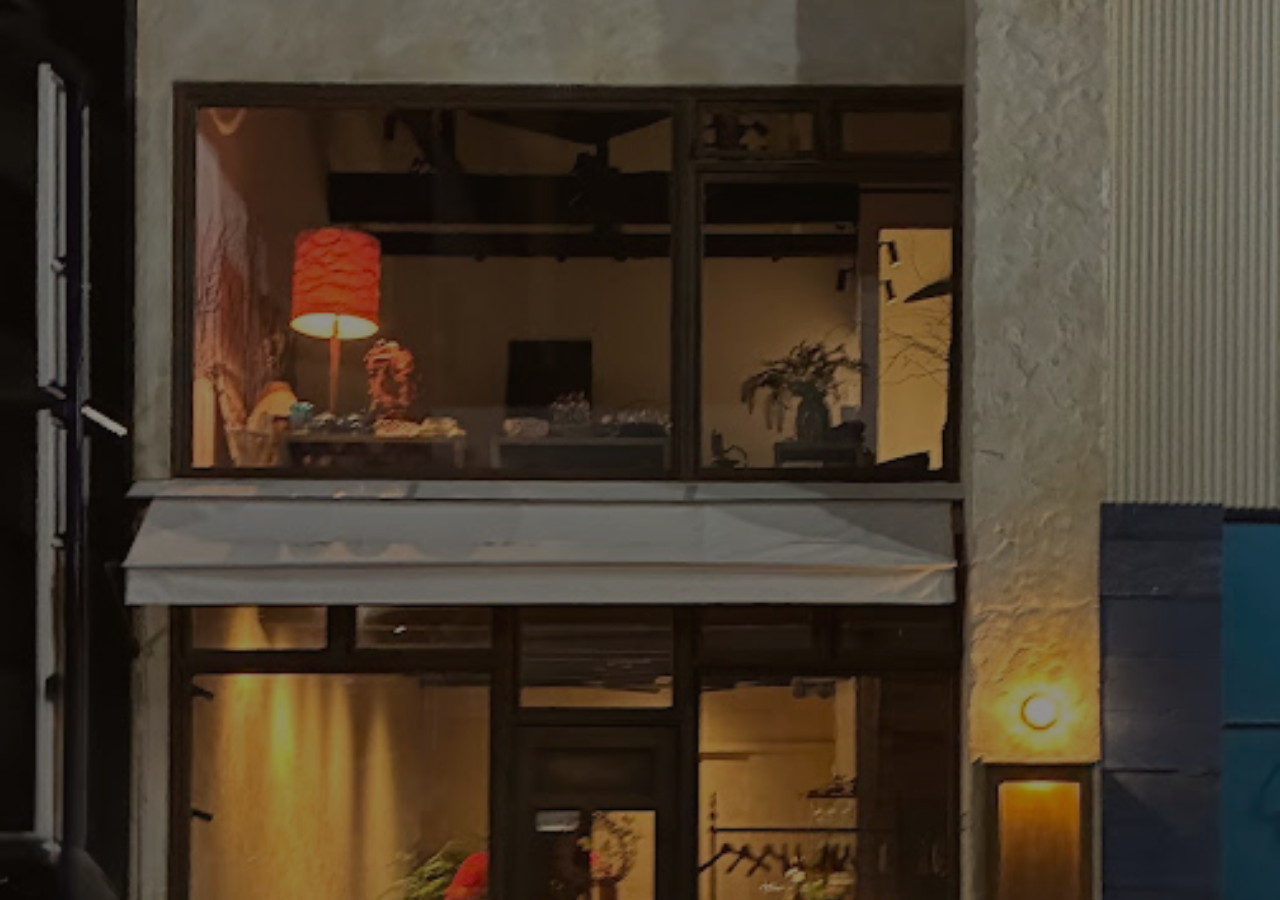
==== commit 740033f4: "Update index.html" ====
--- a/index.html
+++ b/index.html
@@ -541,17 +541,17 @@
         <div class="gallery-thumb active" onclick="switchImage('wakakusa', './images/unnamed.webp', this)">
           <img src="./images/unnamed.webp" alt="">
         </div>
-        <div class="gallery-thumb" onclick="switchImage('wakakusa', './images/menu-01.jpg', this)">
-          <img src="./images/menu-01.jpg" alt="">
-        </div>
-        <div class="gallery-thumb" onclick="switchImage('wakakusa', './images/menu-02.jpg', this)">
-          <img src="./images/menu-02.jpg" alt="">
-        </div>
-        <div class="gallery-thumb" onclick="switchImage('wakakusa', './images/menu-03.jpg', this)">
-          <img src="./images/menu-03.jpg" alt="">
-        </div>
-        <div class="gallery-thumb" onclick="switchImage('wakakusa', './images/menu-04.jpg', this)">
-          <img src="./images/menu-04.jpg" alt="">
+        <div class="gallery-thumb" onclick="switchImage('wakakusa', './images/#U5fa1#U81b3.jpg', this)">
+          <img src="./images/#U5fa1#U81b3.jpg" alt="">
+        </div>
+        <div class="gallery-thumb" onclick="switchImage('wakakusa', './images/#U30d0#U30e9#U76bf.jpg', this)">
+          <img src="./images/#U30d0#U30e9#U76bf.jpg" alt="">
+        </div>
+        <div class="gallery-thumb" onclick="switchImage('wakakusa', './images/#U30d5#U30b0.jpg', this)">
+          <img src="./images/#U30d5#U30b0.jpg" alt="">
+        </div>
+        <div class="gallery-thumb" onclick="switchImage('wakakusa', './images/#U672c.jpg', this)">
+          <img src="./images/#U672c.jpg" alt="">
         </div>
       </div>
 
@@ -680,148 +680,4 @@
           <p class="modal-text">あなたの"やってみたい"をトータルでサポートします。</p>
           <p class="modal-list-item">若草のお弁当やパーティー料理の提案</p>
           <p class="modal-list-item">店内装飾・ディスプレイのサポート</p>
-          <p class="modal-list-item">DM制作、SNSなどでの告知・広報</p>
-          <p class="modal-list-item">食器やカトラリーの貸出し</p>
-          <p class="modal-list-item">その他、何でもお気軽にご相談ください。</p>
-        </div>
-
-        <div class="modal-shop">online shop — 準備中</div>
-
-        <div class="modal-hours">
-          <p class="modal-hours-title">営　業　時　間</p>
-          <div class="modal-hours-row"><span>火・水・木・日</span><span>12:00 — 21:00</span></div>
-          <div class="modal-hours-row"><span>金・土</span><span>12:00 — 23:00</span></div>
-          <div class="modal-hours-row"><span>月曜日</span><span>定休日</span></div>
-        </div>
-
-        <div class="modal-reserve">
-          <a class="btn-reserve" href="https://ig.me/m/creer_shizuoka" target="_blank">Contact / DM</a>
-          <a class="btn-reserve" href="tel:054-397-4993">Contact / TEL<br>054-397-4993</a>
-        </div>
-
-        <div class="modal-footer">
-          <a class="footer-btn" href="https://maps.google.com/?q=X9GQ%2B3R+静岡市葵区" target="_blank">
-            <span class="footer-btn-icon">📍</span>
-            <span class="footer-btn-body">
-              <span class="footer-btn-label">MAP</span>
-              <span class="footer-btn-text">静岡県静岡市葵区伝馬町10-13</span>
-              <span class="footer-btn-hint">タップしてGoogleマップで開く</span>
-            </span>
-          </a>
-          <a class="footer-btn" href="tel:054-397-4993">
-            <span class="footer-btn-icon">📞</span>
-            <span class="footer-btn-body">
-              <span class="footer-btn-label">TEL</span>
-              <span class="footer-btn-text">054-397-4993</span>
-              <span class="footer-btn-hint">タップして電話する</span>
-            </span>
-          </a>
-          <a class="footer-btn" href="https://www.instagram.com/creer_shizuoka" target="_blank">
-            <span class="footer-btn-icon">
-              <svg width="20" height="20" viewBox="0 0 24 24" fill="none" stroke="currentColor" stroke-width="1.5" stroke-linecap="round" stroke-linejoin="round">
-                <rect x="2" y="2" width="20" height="20" rx="5" ry="5"/>
-                <circle cx="12" cy="12" r="4"/>
-                <circle cx="17.5" cy="6.5" r="1" fill="currentColor" stroke="none"/>
-              </svg>
-            </span>
-            <span class="footer-btn-body">
-              <span class="footer-btn-label">Instagram</span>
-              <span class="footer-btn-text">@creer_shizuoka</span>
-              <span class="footer-btn-hint">タップしてInstagramを開く</span>
-            </span>
-          </a>
-        </div>
-
-        <button class="modal-back" onclick="closeModal('cree')">— 閉じる —</button>
-      </div>
-    </div>
-  </div>
-
-  <!-- 拡大表示オーバーレイ -->
-  <div class="gallery-overlay" id="gallery-overlay" onclick="closeGallery()">
-    <button class="gallery-close" onclick="closeGallery()">✕</button>
-    <img class="gallery-full" id="gallery-full-img" src="" alt="" onclick="event.stopPropagation()">
-  </div>
-
-  <script>
-    const isLineBrowser = navigator.userAgent.indexOf('Line') !== -1 ||
-                          navigator.userAgent.indexOf('FBAN') !== -1;
-    const closeBtn = document.getElementById('modal-close-btn');
-
-    function openModal(name) {
-      document.getElementById('modal-' + name).classList.add('active');
-      document.body.style.overflow = 'hidden';
-      closeBtn.setAttribute('data-modal', name);
-      closeBtn.style.display = 'flex';
-      if (!isLineBrowser) { history.pushState({ modal: name }, '', ''); }
-    }
-
-    function closeModal(name) {
-      document.getElementById('modal-' + name).classList.remove('active');
-      document.body.style.overflow = '';
-      closeBtn.style.display = 'none';
-    }
-
-    // サムネイルタップでメイン画像切り替え
-    function switchImage(modalName, src, thumbEl) {
-      const mainImg = document.getElementById('main-img-' + modalName);
-      mainImg.style.opacity = '0';
-      setTimeout(() => {
-        mainImg.src = src;
-        mainImg.style.opacity = '1';
-      }, 300);
-      // アクティブ状態を更新
-      const thumbs = document.getElementById('thumbs-' + modalName);
-      thumbs.querySelectorAll('.gallery-thumb').forEach(t => t.classList.remove('active'));
-      thumbEl.classList.add('active');
-    }
-
-    function openGallery(src, e) {
-      e.stopPropagation();
-      document.getElementById('gallery-full-img').src = src;
-      const overlay = document.getElementById('gallery-overlay');
-      overlay.classList.add('active');
-      if (!isLineBrowser) { history.pushState({ gallery: true }, '', ''); }
-    }
-
-    function closeGallery() {
-      document.getElementById('gallery-overlay').classList.remove('active');
-    }
-
-    if (!isLineBrowser) {
-      window.addEventListener('popstate', function() {
-        const overlay = document.getElementById('gallery-overlay');
-        if (overlay.classList.contains('active')) {
-          closeGallery();
-        } else {
-          document.querySelectorAll('.modal.active').forEach(m => {
-            closeModal(m.id.replace('modal-', ''));
-          });
-        }
-      });
-    }
-
-    // イントロ演出：画像表示後にタイトルがふわっと浮かび上がる
-    const intro = document.getElementById('intro');
-    const introCopy = document.getElementById('intro-copy');
-    let introTimer;
-
-    // 1.5秒後にタイトルをフェードイン
-    setTimeout(() => {
-      introCopy.classList.add('show');
-    }, 1500);
-
-    // 5秒後に自動フェードアウト
-    introTimer = setTimeout(hideIntro, 5000);
-
-    function hideIntro() {
-      clearTimeout(introTimer);
-      intro.classList.add('hide');
-      setTimeout(() => { intro.style.display = 'none'; }, 2500);
-    }
-
-    intro.addEventListener('click', hideIntro);
-  </script>
-
-</body>
-</html>
+          <p class="modal-list-item">DM制作、SNSなどでの告知・
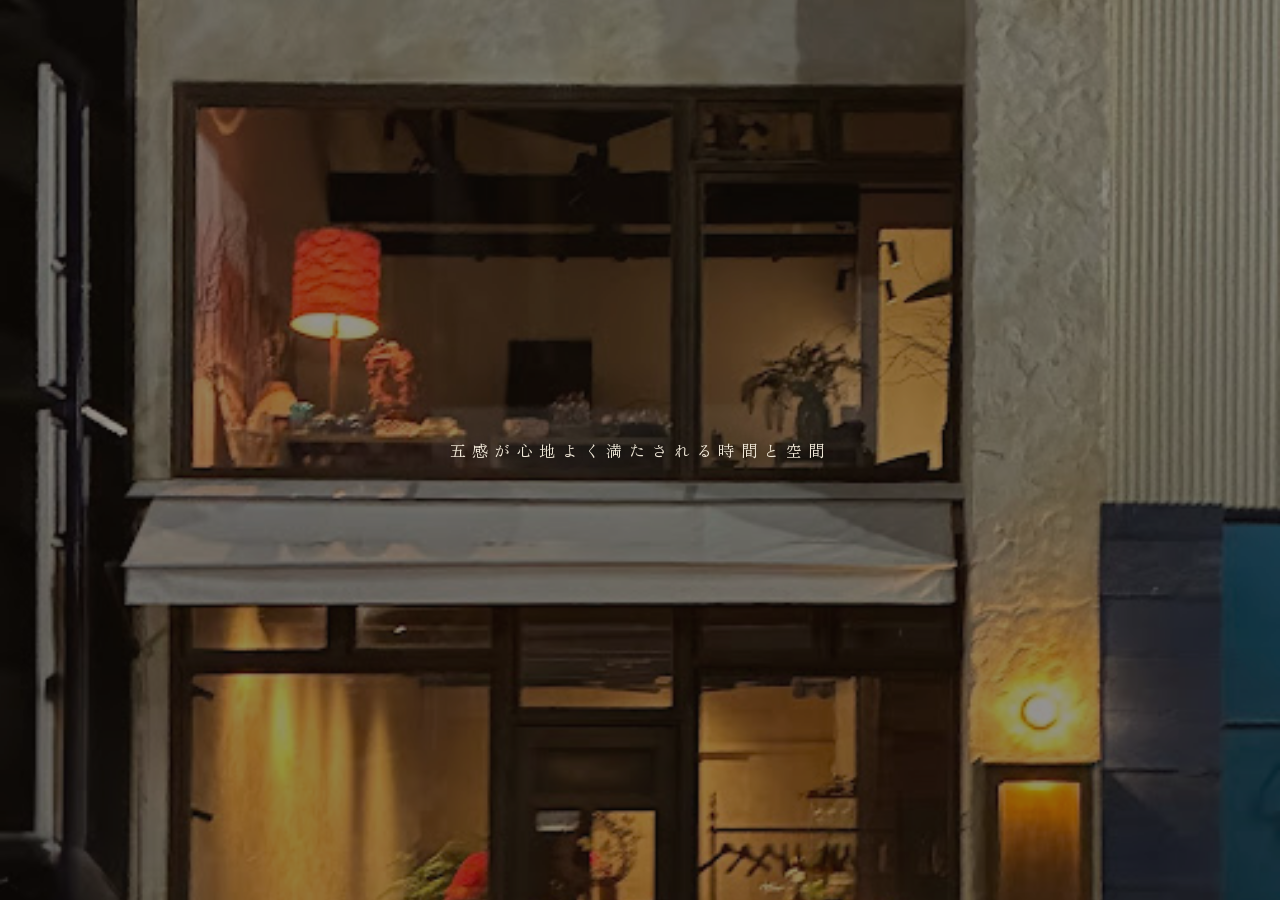
==== commit fd0eddc4: "Rename index_menu_images_replaced-2.html to index.html" ====
--- a/index.html
+++ b/index.html
@@ -680,4 +680,148 @@
           <p class="modal-text">あなたの"やってみたい"をトータルでサポートします。</p>
           <p class="modal-list-item">若草のお弁当やパーティー料理の提案</p>
           <p class="modal-list-item">店内装飾・ディスプレイのサポート</p>
-          <p class="modal-list-item">DM制作、SNSなどでの告知・
+          <p class="modal-list-item">DM制作、SNSなどでの告知・広報</p>
+          <p class="modal-list-item">食器やカトラリーの貸出し</p>
+          <p class="modal-list-item">その他、何でもお気軽にご相談ください。</p>
+        </div>
+
+        <div class="modal-shop">online shop — 準備中</div>
+
+        <div class="modal-hours">
+          <p class="modal-hours-title">営　業　時　間</p>
+          <div class="modal-hours-row"><span>火・水・木・日</span><span>12:00 — 21:00</span></div>
+          <div class="modal-hours-row"><span>金・土</span><span>12:00 — 23:00</span></div>
+          <div class="modal-hours-row"><span>月曜日</span><span>定休日</span></div>
+        </div>
+
+        <div class="modal-reserve">
+          <a class="btn-reserve" href="https://ig.me/m/creer_shizuoka" target="_blank">Contact / DM</a>
+          <a class="btn-reserve" href="tel:054-397-4993">Contact / TEL<br>054-397-4993</a>
+        </div>
+
+        <div class="modal-footer">
+          <a class="footer-btn" href="https://maps.google.com/?q=X9GQ%2B3R+静岡市葵区" target="_blank">
+            <span class="footer-btn-icon">📍</span>
+            <span class="footer-btn-body">
+              <span class="footer-btn-label">MAP</span>
+              <span class="footer-btn-text">静岡県静岡市葵区伝馬町10-13</span>
+              <span class="footer-btn-hint">タップしてGoogleマップで開く</span>
+            </span>
+          </a>
+          <a class="footer-btn" href="tel:054-397-4993">
+            <span class="footer-btn-icon">📞</span>
+            <span class="footer-btn-body">
+              <span class="footer-btn-label">TEL</span>
+              <span class="footer-btn-text">054-397-4993</span>
+              <span class="footer-btn-hint">タップして電話する</span>
+            </span>
+          </a>
+          <a class="footer-btn" href="https://www.instagram.com/creer_shizuoka" target="_blank">
+            <span class="footer-btn-icon">
+              <svg width="20" height="20" viewBox="0 0 24 24" fill="none" stroke="currentColor" stroke-width="1.5" stroke-linecap="round" stroke-linejoin="round">
+                <rect x="2" y="2" width="20" height="20" rx="5" ry="5"/>
+                <circle cx="12" cy="12" r="4"/>
+                <circle cx="17.5" cy="6.5" r="1" fill="currentColor" stroke="none"/>
+              </svg>
+            </span>
+            <span class="footer-btn-body">
+              <span class="footer-btn-label">Instagram</span>
+              <span class="footer-btn-text">@creer_shizuoka</span>
+              <span class="footer-btn-hint">タップしてInstagramを開く</span>
+            </span>
+          </a>
+        </div>
+
+        <button class="modal-back" onclick="closeModal('cree')">— 閉じる —</button>
+      </div>
+    </div>
+  </div>
+
+  <!-- 拡大表示オーバーレイ -->
+  <div class="gallery-overlay" id="gallery-overlay" onclick="closeGallery()">
+    <button class="gallery-close" onclick="closeGallery()">✕</button>
+    <img class="gallery-full" id="gallery-full-img" src="" alt="" onclick="event.stopPropagation()">
+  </div>
+
+  <script>
+    const isLineBrowser = navigator.userAgent.indexOf('Line') !== -1 ||
+                          navigator.userAgent.indexOf('FBAN') !== -1;
+    const closeBtn = document.getElementById('modal-close-btn');
+
+    function openModal(name) {
+      document.getElementById('modal-' + name).classList.add('active');
+      document.body.style.overflow = 'hidden';
+      closeBtn.setAttribute('data-modal', name);
+      closeBtn.style.display = 'flex';
+      if (!isLineBrowser) { history.pushState({ modal: name }, '', ''); }
+    }
+
+    function closeModal(name) {
+      document.getElementById('modal-' + name).classList.remove('active');
+      document.body.style.overflow = '';
+      closeBtn.style.display = 'none';
+    }
+
+    // サムネイルタップでメイン画像切り替え
+    function switchImage(modalName, src, thumbEl) {
+      const mainImg = document.getElementById('main-img-' + modalName);
+      mainImg.style.opacity = '0';
+      setTimeout(() => {
+        mainImg.src = src;
+        mainImg.style.opacity = '1';
+      }, 300);
+      // アクティブ状態を更新
+      const thumbs = document.getElementById('thumbs-' + modalName);
+      thumbs.querySelectorAll('.gallery-thumb').forEach(t => t.classList.remove('active'));
+      thumbEl.classList.add('active');
+    }
+
+    function openGallery(src, e) {
+      e.stopPropagation();
+      document.getElementById('gallery-full-img').src = src;
+      const overlay = document.getElementById('gallery-overlay');
+      overlay.classList.add('active');
+      if (!isLineBrowser) { history.pushState({ gallery: true }, '', ''); }
+    }
+
+    function closeGallery() {
+      document.getElementById('gallery-overlay').classList.remove('active');
+    }
+
+    if (!isLineBrowser) {
+      window.addEventListener('popstate', function() {
+        const overlay = document.getElementById('gallery-overlay');
+        if (overlay.classList.contains('active')) {
+          closeGallery();
+        } else {
+          document.querySelectorAll('.modal.active').forEach(m => {
+            closeModal(m.id.replace('modal-', ''));
+          });
+        }
+      });
+    }
+
+    // イントロ演出：画像表示後にタイトルがふわっと浮かび上がる
+    const intro = document.getElementById('intro');
+    const introCopy = document.getElementById('intro-copy');
+    let introTimer;
+
+    // 1.5秒後にタイトルをフェードイン
+    setTimeout(() => {
+      introCopy.classList.add('show');
+    }, 1500);
+
+    // 5秒後に自動フェードアウト
+    introTimer = setTimeout(hideIntro, 5000);
+
+    function hideIntro() {
+      clearTimeout(introTimer);
+      intro.classList.add('hide');
+      setTimeout(() => { intro.style.display = 'none'; }, 2500);
+    }
+
+    intro.addEventListener('click', hideIntro);
+  </script>
+
+</body>
+</html>
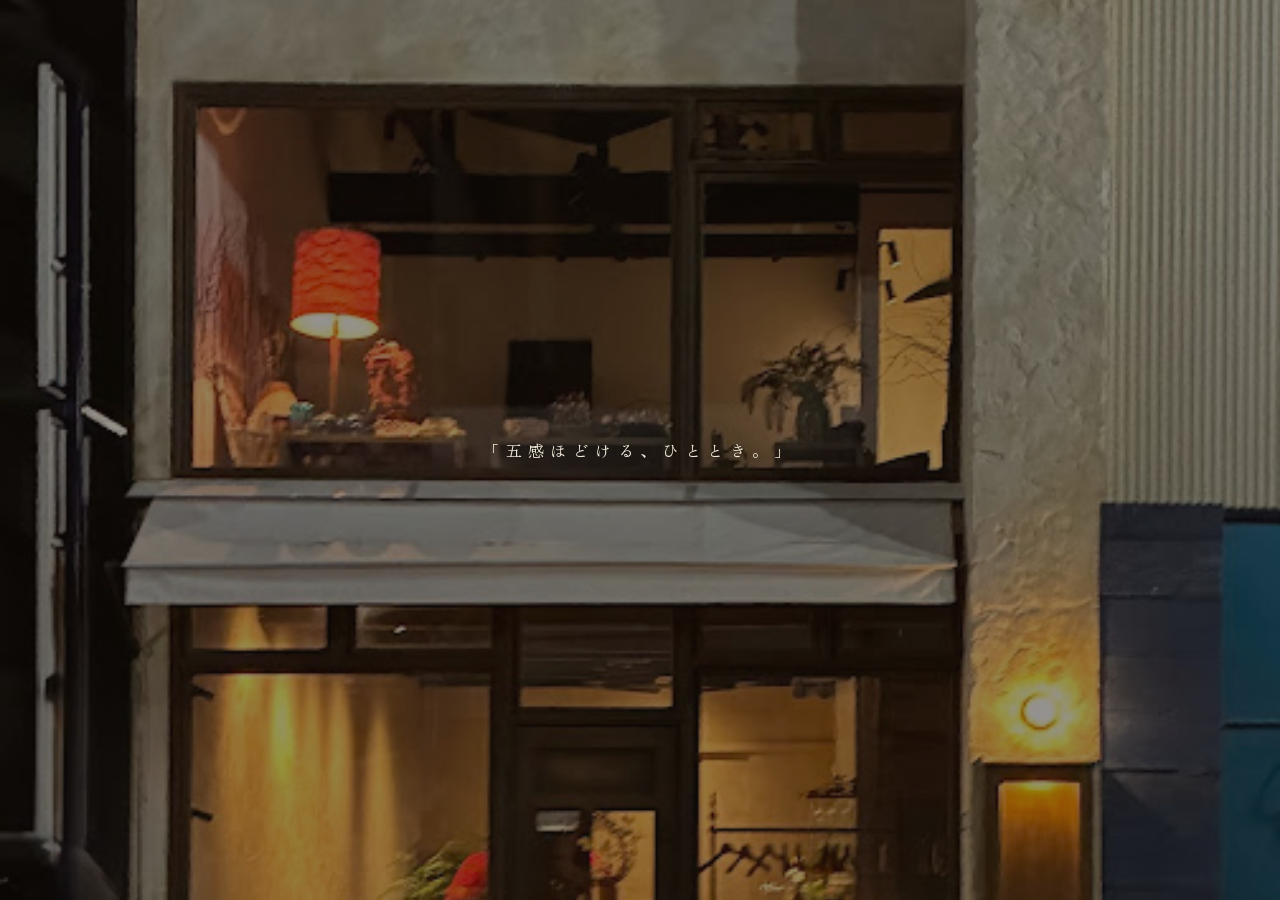
==== commit 59c017e2: "Update index.html" ====
--- a/index.html
+++ b/index.html
@@ -507,7 +507,7 @@
   <div class="intro" id="intro">
     <div class="intro-bg"></div>
     <div class="intro-overlay"></div>
-    <p class="intro-copy" id="intro-copy">五感が心地よく満たされる時間と空間</p>
+    <p class="intro-copy" id="intro-copy">「五感ほどける、ひととき。」</p>
   </div>
 
   <!-- 共通閉じるボタン -->
@@ -541,17 +541,17 @@
         <div class="gallery-thumb active" onclick="switchImage('wakakusa', './images/unnamed.webp', this)">
           <img src="./images/unnamed.webp" alt="">
         </div>
-        <div class="gallery-thumb" onclick="switchImage('wakakusa', './images/#U5fa1#U81b3.jpg', this)">
-          <img src="./images/#U5fa1#U81b3.jpg" alt="">
-        </div>
-        <div class="gallery-thumb" onclick="switchImage('wakakusa', './images/#U30d0#U30e9#U76bf.jpg', this)">
-          <img src="./images/#U30d0#U30e9#U76bf.jpg" alt="">
-        </div>
-        <div class="gallery-thumb" onclick="switchImage('wakakusa', './images/#U30d5#U30b0.jpg', this)">
-          <img src="./images/#U30d5#U30b0.jpg" alt="">
-        </div>
-        <div class="gallery-thumb" onclick="switchImage('wakakusa', './images/#U672c.jpg', this)">
-          <img src="./images/#U672c.jpg" alt="">
+        <div class="gallery-thumb" onclick="switchImage('wakakusa', './images/gozen.jpg', this)">
+          <img src="./images/gozen.jpg" alt="">
+        </div>
+        <div class="gallery-thumb" onclick="switchImage('wakakusa', './images/barazara.jpg', this)">
+          <img src="./images/barazara.jpg" alt="">
+        </div>
+        <div class="gallery-thumb" onclick="switchImage('wakakusa', './images/fugu.jpg', this)">
+          <img src="./images/fugu.jpg" alt="">
+        </div>
+        <div class="gallery-thumb" onclick="switchImage('wakakusa', './images/book.jpg', this)">
+          <img src="./images/book.jpg" alt="">
         </div>
       </div>
 
